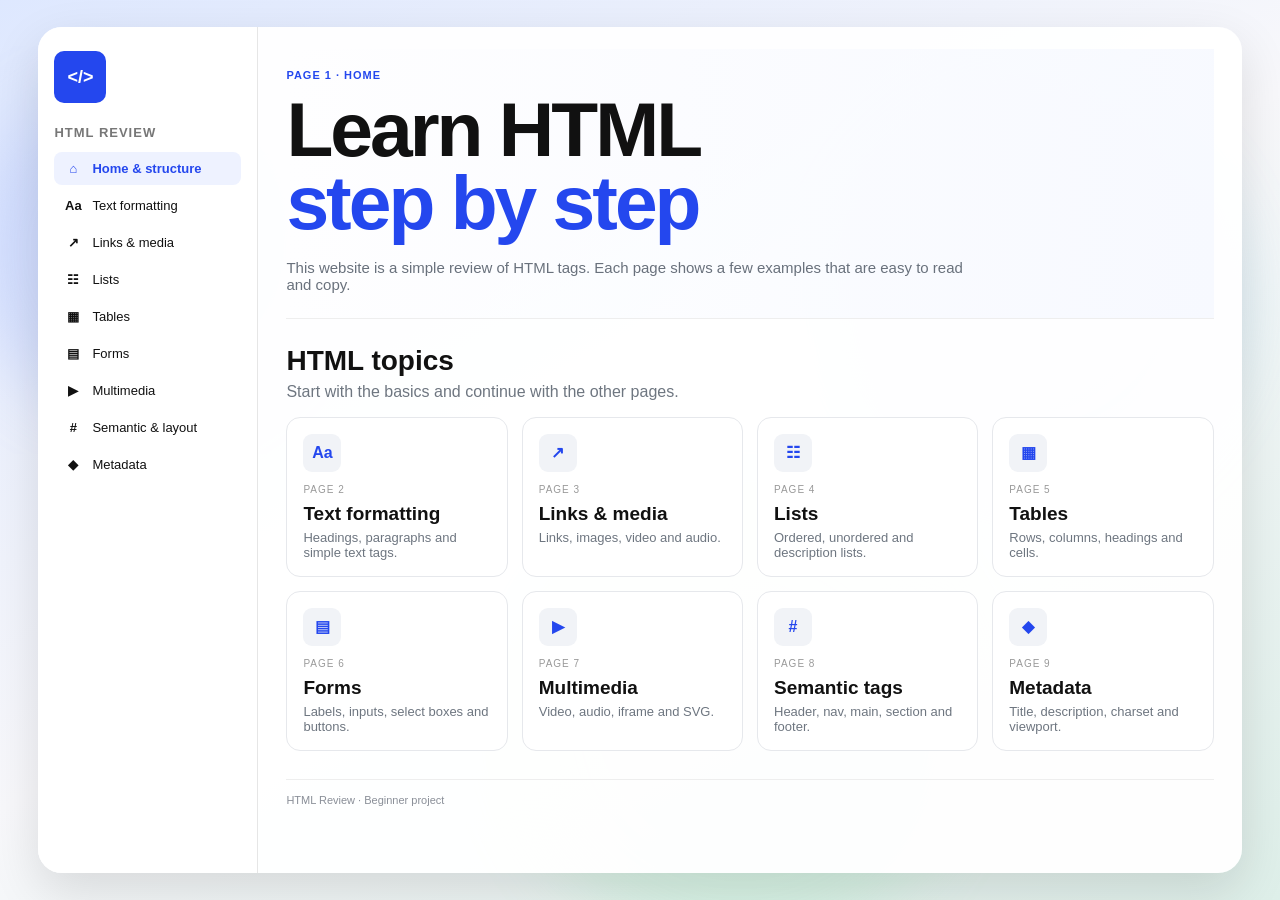
==== index.html @ d430432f "Initial website" ====
<!DOCTYPE html>
<html lang="en">
<head>
  <meta charset="UTF-8">
  <meta name="viewport" content="width=device-width, initial-scale=1.0">
  <meta name="description" content="Simple HTML review website for beginners.">
  <title>HTML Review - Home</title>
  <link rel="stylesheet" href="css/style.css">
</head>
<body>
  <div class="site">
    <aside class="sidebar">
      <a class="logo" href="index.html">&lt;/&gt;</a>
      <h2>HTML review</h2>
      <nav>
        <ul>
          <li><a class="nav-link active" href="index.html"><span class="icon">⌂</span>Home & structure</a></li>
          <li><a class="nav-link" href="formatting.html"><span class="icon">Aa</span>Text formatting</a></li>
          <li><a class="nav-link" href="links-media.html"><span class="icon">↗</span>Links & media</a></li>
          <li><a class="nav-link" href="lists.html"><span class="icon">☷</span>Lists</a></li>
          <li><a class="nav-link" href="tables.html"><span class="icon">▦</span>Tables</a></li>
          <li><a class="nav-link" href="forms.html"><span class="icon">▤</span>Forms</a></li>
          <li><a class="nav-link" href="multimedia.html"><span class="icon">▶</span>Multimedia</a></li>
          <li><a class="nav-link" href="semantic.html"><span class="icon">#</span>Semantic & layout</a></li>
          <li><a class="nav-link" href="metadata.html"><span class="icon">◆</span>Metadata</a></li>
        </ul>
      </nav>
    </aside>
    <main>
      <div class="page">
        <section class="hero">
          <p class="eyebrow">Page 1 · Home</p>
          <h1>Learn HTML<br><span>step by step</span></h1>
          <p>This website is a simple review of HTML tags. Each page shows a few examples that are easy to read and copy.</p>
        </section>

        <div class="section-title">
          <h2>HTML topics</h2>
          <p>Start with the basics and continue with the other pages.</p>
        </div>

        <section class="cards">
          <a class="card" href="formatting.html">
            <div class="card-icon">Aa</div>
            <small>Page 2</small>
            <h3>Text formatting</h3>
            <p>Headings, paragraphs and simple text tags.</p>
          </a>
          <a class="card" href="links-media.html">
            <div class="card-icon">↗</div>
            <small>Page 3</small>
            <h3>Links & media</h3>
            <p>Links, images, video and audio.</p>
          </a>
          <a class="card" href="lists.html">
            <div class="card-icon">☷</div>
            <small>Page 4</small>
            <h3>Lists</h3>
            <p>Ordered, unordered and description lists.</p>
          </a>
          <a class="card" href="tables.html">
            <div class="card-icon">▦</div>
            <small>Page 5</small>
            <h3>Tables</h3>
            <p>Rows, columns, headings and cells.</p>
          </a>
          <a class="card" href="forms.html">
            <div class="card-icon">▤</div>
            <small>Page 6</small>
            <h3>Forms</h3>
            <p>Labels, inputs, select boxes and buttons.</p>
          </a>
          <a class="card" href="multimedia.html">
            <div class="card-icon">▶</div>
            <small>Page 7</small>
            <h3>Multimedia</h3>
            <p>Video, audio, iframe and SVG.</p>
          </a>
          <a class="card" href="semantic.html">
            <div class="card-icon">#</div>
            <small>Page 8</small>
            <h3>Semantic tags</h3>
            <p>Header, nav, main, section and footer.</p>
          </a>
          <a class="card" href="metadata.html">
            <div class="card-icon">◆</div>
            <small>Page 9</small>
            <h3>Metadata</h3>
            <p>Title, description, charset and viewport.</p>
          </a>
        </section>

        <footer>
          <span>HTML Review · Beginner project</span>
        </footer>
      </div>
    </main>
  </div>
</body>
</html>
---- css/style.css ----
* {
  box-sizing: border-box;
}

body {
  margin: 0;
  font-family: Arial, Helvetica, sans-serif;
  color: #111111;
  background: #e9edf3 url("../images/background.svg") center / cover fixed no-repeat;
}

a {
  color: inherit;
  text-decoration: none;
}

.site {
  width: 94%;
  max-width: 1450px;
  min-height: 94vh;
  margin: 3vh auto;
  display: grid;
  grid-template-columns: 220px 1fr;
  background: rgba(255, 255, 255, 0.96);
  border-radius: 24px;
  overflow: hidden;
  box-shadow: 0 18px 50px rgba(0, 0, 0, 0.12);
}

.sidebar {
  padding: 24px 16px;
  border-right: 1px solid #e6e6e6;
  background: rgba(255, 255, 255, 0.94);
}

.logo {
  width: 52px;
  height: 52px;
  display: grid;
  place-items: center;
  margin-bottom: 22px;
  border-radius: 10px;
  background: #2447ee;
  color: white;
  font-size: 18px;
  font-weight: bold;
}

.sidebar h2 {
  margin: 0 0 12px;
  font-size: 13px;
  color: #777777;
  text-transform: uppercase;
  letter-spacing: 1px;
}

nav ul {
  padding: 0;
  margin: 0;
  list-style: none;
}

nav li {
  margin-bottom: 4px;
}

.nav-link {
  display: flex;
  align-items: center;
  gap: 8px;
  padding: 9px 8px;
  border-radius: 8px;
  font-size: 13px;
}

.nav-link:hover {
  background: #f2f4f8;
}

.nav-link.active {
  background: #eef2ff;
  color: #2447ee;
  font-weight: bold;
}

.icon {
  width: 22px;
  text-align: center;
  font-weight: bold;
}

main {
  min-width: 0;
}

.page {
  padding: 22px 28px 30px;
}

.hero {
  min-height: 265px;
  padding: 20px 0 25px;
  display: flex;
  justify-content: center;
  flex-direction: column;
  border-bottom: 1px solid #eeeeee;
  background: linear-gradient(90deg, transparent, rgba(244, 247, 255, 0.7));
}

.eyebrow {
  display: inline-block;
  margin: 0 0 12px;
  color: #2447ee;
  font-size: 11px;
  font-weight: bold;
  text-transform: uppercase;
  letter-spacing: 1px;
}

.hero h1 {
  max-width: 850px;
  margin: 0;
  font-size: clamp(45px, 6vw, 78px);
  line-height: 0.95;
  letter-spacing: -3px;
}

.hero h1 span {
  color: #2447ee;
}

.hero > p:last-child {
  max-width: 700px;
  margin: 20px 0 0;
  color: #69717c;
  font-size: 15px;
}

.section-title {
  margin: 26px 0 16px;
}

.section-title h2 {
  margin: 0 0 6px;
  font-size: 28px;
}

.section-title p {
  margin: 0;
  color: #6e7680;
}

.cards {
  display: grid;
  grid-template-columns: repeat(4, 1fr);
  gap: 14px;
}

.card,
.panel {
  border: 1px solid #e6e8ec;
  border-radius: 14px;
  background: white;
}

.card {
  min-height: 150px;
  padding: 16px;
}

.card:hover {
  transform: translateY(-2px);
  box-shadow: 0 10px 25px rgba(30, 45, 80, 0.08);
}

.card-icon {
  width: 38px;
  height: 38px;
  display: grid;
  place-items: center;
  border-radius: 9px;
  background: #f1f3f7;
  color: #2447ee;
  font-weight: bold;
}

.card small {
  display: block;
  margin-top: 12px;
  color: #999999;
  text-transform: uppercase;
  font-size: 10px;
  letter-spacing: 1px;
}

.card h3 {
  margin: 8px 0 5px;
  font-size: 19px;
}

.card p {
  margin: 0;
  color: #6e7680;
  font-size: 13px;
}

.content-grid {
  display: grid;
  grid-template-columns: 1fr 1fr;
  gap: 14px;
  margin-top: 20px;
}

.panel {
  padding: 18px;
}

.panel.full {
  grid-column: 1 / -1;
}

.panel h3 {
  margin: 0 0 10px;
  font-size: 19px;
}

.panel p,
.panel li {
  color: #6b737e;
  font-size: 14px;
}

.panel ul,
.panel ol {
  padding-left: 20px;
}

pre {
  margin: 14px 0 0;
  padding: 14px;
  overflow-x: auto;
  border-radius: 10px;
  background: #171a22;
  color: #f5f5f5;
  font: 13px/1.7 Consolas, monospace;
}

.tag {
  color: #60a5fa;
}

.attr {
  color: #4ade80;
}

.value {
  color: #fbbf24;
}

code.inline {
  padding: 2px 5px;
  border-radius: 4px;
  background: #f0f2f6;
  color: #2447ee;
}

.content-image,
.content-video {
  width: 100%;
  display: block;
  margin-top: 12px;
  border-radius: 10px;
}

a.link {
  color: #2447ee;
  font-weight: bold;
}

a.link:hover {
  text-decoration: underline;
}

a + a.link {
  margin-left: 8px;
}

.table-box {
  overflow-x: auto;
}

table {
  width: 100%;
  border-collapse: collapse;
  margin-top: 8px;
}

th,
td {
  padding: 10px;
  border-bottom: 1px solid #eeeeee;
  text-align: left;
  font-size: 13px;
}

th {
  background: #f7f8fa;
}

.demo-form {
  display: grid;
  grid-template-columns: 1fr 1fr;
  gap: 12px;
}

.field {
  display: grid;
  gap: 5px;
}

.field.full {
  grid-column: 1 / -1;
}

label {
  font-size: 13px;
  font-weight: bold;
}

input,
select,
textarea {
  width: 100%;
  padding: 9px 10px;
  border: 1px solid #d9dde4;
  border-radius: 8px;
  font: inherit;
}

textarea {
  min-height: 100px;
}

.buttons {
  grid-column: 1 / -1;
}

button {
  padding: 9px 14px;
  border: 0;
  border-radius: 8px;
  cursor: pointer;
  font-weight: bold;
}

button.primary {
  color: white;
  background: #2447ee;
}

button.secondary {
  margin-left: 6px;
  background: #eceff3;
}

.badges {
  display: flex;
  flex-wrap: wrap;
  gap: 6px;
}

.badge {
  padding: 6px 9px;
  border-radius: 999px;
  background: #f2f4f7;
  font-size: 11px;
}

.audio {
  width: 100%;
  margin-top: 10px;
}

iframe {
  width: 100%;
  height: 150px;
  margin-top: 10px;
  border: 1px solid #dddddd;
  border-radius: 10px;
}

footer {
  margin-top: 28px;
  padding-top: 14px;
  border-top: 1px solid #eeeeee;
  display: flex;
  justify-content: space-between;
  gap: 10px;
  color: #8a8f98;
  font-size: 11px;
}

footer a {
  color: #2447ee;
}

@media (max-width: 1100px) {
  .cards {
    grid-template-columns: repeat(2, 1fr);
  }
}

@media (max-width: 800px) {
  .site {
    width: 96%;
    margin: 2vh auto;
    grid-template-columns: 1fr;
  }

  .sidebar {
    border-right: 0;
    border-bottom: 1px solid #e6e6e6;
  }

  nav ul {
    display: grid;
    grid-template-columns: 1fr 1fr;
  }

  .content-grid {
    grid-template-columns: 1fr;
  }

  .cards {
    grid-template-columns: 1fr 1fr;
  }
}

@media (max-width: 550px) {
  .page {
    padding: 16px;
  }

  .hero h1 {
    font-size: 46px;
    letter-spacing: -2px;
  }

  .cards,
  .demo-form {
    grid-template-columns: 1fr;
  }

  .panel.full,
  .field.full,
  .buttons {
    grid-column: auto;
  }

  nav ul {
    grid-template-columns: 1fr;
  }

  footer {
    flex-direction: column;
  }
}

.punct {
  color: #a5b4fc;
}
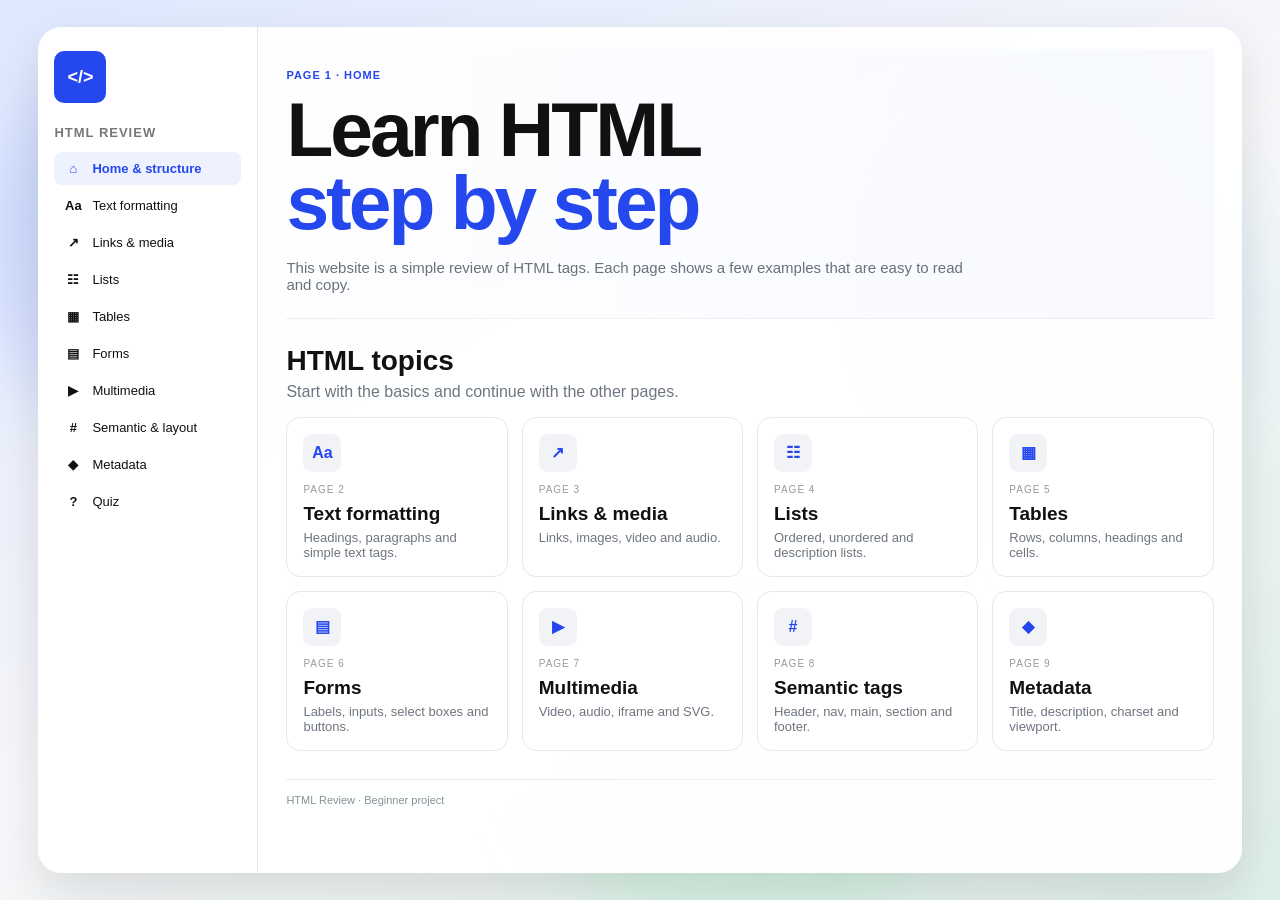
==== commit a722eec7: "With Quiz" ====
--- a/index.html
+++ b/index.html
@@ -23,6 +23,7 @@
           <li><a class="nav-link" href="multimedia.html"><span class="icon">▶</span>Multimedia</a></li>
           <li><a class="nav-link" href="semantic.html"><span class="icon">#</span>Semantic & layout</a></li>
           <li><a class="nav-link" href="metadata.html"><span class="icon">◆</span>Metadata</a></li>
+          <li><a class="nav-link" href="quiz.html"><span class="icon">?</span>Quiz</a></li>
         </ul>
       </nav>
     </aside>
